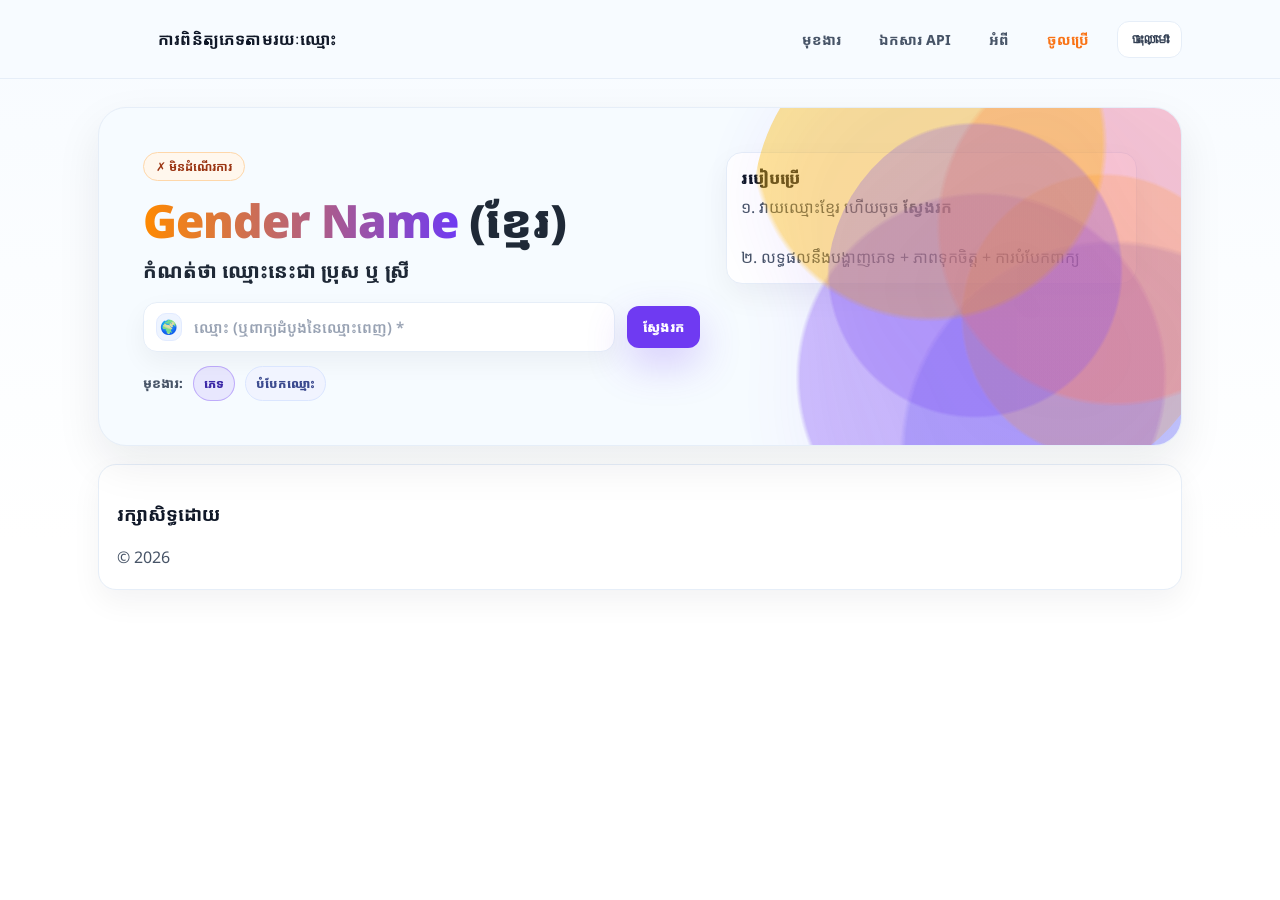
==== index.html @ c35eb84e "first commit" ====
<!doctype html>
<html lang="km">
<head>
  <meta charset="utf-8" />
  <meta name="viewport" content="width=device-width,initial-scale=1" />
  <link rel="icon" type="image/png" href="http://127.0.0.1:8000/static/favicon.ico" sizes="32x32">
  <title>ពិនិត្យភេទតាមឈ្មោះ</title>
  <link rel="preconnect" href="https://fonts.googleapis.com">
  <link rel="preconnect" href="https://fonts.gstatic.com" crossorigin>
  <link href="https://fonts.googleapis.com/css2?family=Noto+Sans+Khmer:wght@400;600;700;900&display=swap" rel="stylesheet">
  <link rel="stylesheet" href="style.css" />
  <style>
    /* API status badge */
    .api-badge {
      display: inline-flex;
      align-items: center;
      gap: 6px;
      font-size: 12px;
      font-weight: 700;
      padding: 5px 12px;
      border-radius: 999px;
      margin-bottom: 14px;
      border: 1px solid transparent;
    }
    .api-badge.online  { background: #ecfdf5; color: #065f46; border-color: #a7f3d0; }
    .api-badge.offline { background: #fff7ed; color: #9a3412; border-color: #fed7aa; }
  </style>
</head>

<body>
<header class="site-header">
  <div class="nav">
    <a class="brand" href="#">
     <span class="logo" aria-hidden="true"></span>
      <span class="brand-text">ការពិនិត្យភេទតាមរយៈឈ្មោះ</span>
    </a>
    <button class="menu-btn" id="menuBtn" type="button" aria-label="បើកម៉ឺនុយ" aria-expanded="false">
      <span></span><span></span><span></span>
    </button>

    <nav class="menu" id="menu">
      <a href="#features">មុខងារ</a>
      <a href="#docs">ឯកសារ API</a>
      <a href="#pricing">អំពី</a>
      <a class="menu-login" href="#login">ចូលប្រើ</a>
      <button class="menu-register" type="button" id="registerBtn">ចុះឈ្មោះ</button>
    </nav>
  </div>
</header>

<main class="wrap">
  <section class="hero">
    <div class="abstract" aria-hidden="true"></div>

    <div class="hero-grid">
      <div class="hero-left">

        <!-- API status -->
        <div id="apiStatus" class="api-badge">កំពុងពិនិត្យ API…</div>

        <h1>
          <span class="h1-accent">Gender Name</span>
          <span class="h1-rest"> (ខ្មែរ)</span>
        </h1>
        <p class="subtitle">កំណត់ថា ឈ្មោះនេះជា ប្រុស ឬ ស្រី</p>

        <div class="search-row" role="search">
          <div class="field">
            <div class="globe" aria-hidden="true">🌍</div>
            <input id="nameInput" type="text"
                   placeholder="ឈ្មោះ (ឬពាក្យដំបូងនៃឈ្មោះពេញ) *"
                   autocomplete="off" />
          </div>
          <button class="btn-primary" id="guessBtn" type="button">ស្វែងរក</button>
        </div>
        <div class="chips" aria-label="មុខងារពេញនិយម">
          <span class="label">មុខងារ:</span>
          <button class="chip active" data-mode="gender"    type="button">ភេទ</button>
          <button class="chip"        data-mode="split"     type="button">បំបែកឈ្មោះ</button>
        </div>

        <div class="result" id="resultBox" aria-live="polite">
          <div class="result-row">
            <div>
              <h3 id="resultTitle">លទ្ធផល</h3>
              <p id="resultDesc">…</p>
            </div>
            <div class="badge" id="resultBadge">ភាពទុកចិត្ត: --</div>
          </div>
        </div>
        <!-- <div class="stats" aria-label="ស្ថិតិ">
          <div class="stat">
            <div class="num">KCC</div>
            <div class="cap">Khmer Character Cluster</div>
          </div>
          <div class="stat">
            <div class="num">BiLSTM</div>
            <div class="cap">Deep Learning Model</div>
          </div>
          <div class="stat">
            <div class="num">FastText</div>
            <div class="cap">Embedding Layer</div>
          </div>
        </div> -->
      </div>

      <aside class="hero-right">
        <div class="hint">
          <div class="hint-title">របៀបប្រើ</div>
          <div class="hint-body">
            ១. វាយឈ្មោះខ្មែរ ហើយចុច <strong>ស្វែងរក</strong><br/><br/>
            ២. លទ្ធផលនឹងបង្ហាញភេទ + ភាពទុកចិត្ត + ការបំបែកពាក្យ
          </div>
        </div>
      </aside>
    </div>
  </section>

  <section class="section" id="features">
    <div class="section-card">
      <h3>រក្សាសិទ្ធដោយ</h3>
     <p>© <span id="year"></span></p>
    </div>
  </section>
</main>

<script src="app.js"></script>
<script>
  const year = new Date().getFullYear();
  document.getElementById("year").textContent = year;
</script>
</body>
</html>
---- style.css ----
:root{
  --bg: #f6fbff;
  --text: #101828;
  --muted: #475467;
  --border: #e6eef8;
  --brand: #6f3af2;
  --brand2: #ff8a00;
  --chip: #f1f4ff;
  --shadow: 0 18px 45px rgba(17, 24, 39, .08);
  --max: 1120px;
  --mono: ui-monospace, SFMono-Regular, Menlo, Monaco, Consolas, "Liberation Mono", "Courier New", monospace;
  --sans: ui-sans-serif, system-ui, -apple-system, Segoe UI, Roboto, Helvetica, Arial;
}

*{box-sizing:border-box}
html,body{height:100%}

body{
  margin:0;
  font-family: "Noto Sans Khmer", "Khmer OS Siemreap", "Khmer OS Battambang", system-ui, sans-serif;
  color: var(--text);
  background: linear-gradient(180deg, #f7fbff 0%, #ffffff 60%);
}

/* ===== Header / Nav ===== */
.site-header{
  position: sticky;
  top: 0;
  z-index: 10;
  background: rgba(247, 251, 255, .85);
  backdrop-filter: blur(10px);
  border-bottom: 1px solid var(--border);
}
.nav{
  max-width: var(--max);
  margin: 0 auto;
  padding: 14px 18px;
  display:flex;
  align-items:center;
  justify-content:space-between;
  gap:14px;
}
.brand{
  display:flex;
  align-items:center;
  gap:10px;
  text-decoration:none;
  color: var(--text);
  font-weight: 700;
}
.brand-text{letter-spacing:.2px}
.logo{  
    display: inline-block;
    width:50px;
    height:50px;
    background-image: url("http://127.0.0.1:8000/static/logo.png");
    background-size: contain;
    background-repeat: no-repeat;
    background-position: center;
    position:relative;
    overflow:hidden;
}

/* Desktop menu */
.menu{
  display:flex;
  align-items:center;
  gap:18px;
}
.menu a{
  text-decoration:none;
  color: var(--muted);
  font-weight: 750;
  font-size: 14px;
  padding:10px 10px;
  border-radius:12px;
}
.menu a:hover{background:#eef5ff;color:#1d2939}
.menu-login{color:#f97316 !important}
.menu-register{
  border: 1px solid var(--border);
  background:#fff;
  color:#344054;
  padding:10px 12px;
  border-radius:12px;
  font-weight:800;
  cursor:pointer;
}
.menu-register:hover{box-shadow:0 10px 24px rgba(16, 24, 40, .07)}

/* Mobile hamburger */
.menu-btn{
  display:none;
  width:44px;height:44px;
  border-radius:12px;
  border:1px solid var(--border);
  background:#fff;
  cursor:pointer;
  align-items:center;
  justify-content:center;
  gap:5px;
  padding:10px;
}
.menu-btn span{
  display:block;
  height:2px;
  width:100%;
  background:#344054;
  border-radius:2px;
}

/* ===== Layout ===== */
.wrap{
  max-width: var(--max);
  margin: 0 auto;
  padding: 28px 18px 60px;
}
.hero{
  position:relative;
  border-radius: 28px;
  padding: 44px;
  background: var(--bg);
  border: 1px solid var(--border);
  overflow:hidden;
  box-shadow: var(--shadow);
}
.hero-grid{
  display:grid;
  grid-template-columns: 1.15fr .85fr;
  gap: 26px;
  align-items: start;
}

/* Abstract background */
.abstract{
  position:absolute;
  right:-120px;
  top:-90px;
  width: 560px;
  height: 560px;
  opacity:.95;
  pointer-events:none;
  filter: drop-shadow(0 24px 40px rgba(111,58,242,.18));
}
.abstract::before, .abstract::after{
  content:"";
  position:absolute;
  inset:0;
  background:
    radial-gradient(circle at 30% 25%, rgba(255, 183, 3, .42) 0 30%, transparent 31%),
    radial-gradient(circle at 65% 35%, rgba(251, 113, 133, .38) 0 34%, transparent 35%),
    radial-gradient(circle at 45% 65%, rgba(139, 92, 246, .40) 0 38%, transparent 39%),
    radial-gradient(circle at 70% 75%, rgba(99, 102, 241, .34) 0 36%, transparent 37%);
  transform: rotate(8deg);
  border-radius: 36%;
}
.abstract::after{
  inset: 90px;
  background:
    radial-gradient(circle at 40% 40%, rgba(111, 58, 242, .28) 0 45%, transparent 46%),
    radial-gradient(circle at 70% 60%, rgba(255, 138, 0, .22) 0 40%, transparent 41%);
  transform: rotate(-14deg);
  border-radius: 45%;
  opacity: .9;
}

h1{
  margin:0 0 10px;
  font-size: clamp(30px, 4vw, 46px);
  line-height: 1.12;
  letter-spacing: -1px;
}
.h1-accent{
  background: linear-gradient(90deg, var(--brand2), var(--brand));
  -webkit-background-clip: text;
  background-clip:text;
  color: transparent;
  font-weight: 900;
}
.h1-rest{font-weight:900;color:#1f2937}
.subtitle{
  margin: 0 0 18px;
  font-size: clamp(16px, 2vw, 20px);
  color: #1f2937;
  font-weight: 750;
}

/* Search */
.search-row{
  display:flex;
  gap: 12px;
  align-items:center;
  margin: 16px 0 10px;
  max-width: 680px;
}
.field{
  flex: 1;
  display:flex;
  align-items:center;
  gap: 10px;
  background: white;
  border: 1px solid var(--border);
  border-radius: 14px;
  padding: 10px 12px;
  box-shadow: 0 10px 26px rgba(16, 24, 40, .05);
}
.globe{
  width: 28px;
  height: 28px;
  border-radius: 10px;
  display:grid;
  place-items:center;
  font-size: 14px;
  background: #eef4ff;
  border: 1px solid #e2ebff;
}
input{
  border:0;
  outline:none;
  font-size: 15px;
  width: 100%;
  background: transparent;
  color: var(--text);
  font-weight: 650;
}
input::placeholder{color:#98a2b3; font-weight:600}
.btn-primary{
  border: 0;
  background: var(--brand);
  color:white;
  padding:12px 16px;
  border-radius:12px;
  font-weight:900;
  cursor:pointer;
  box-shadow: 0 16px 40px rgba(111, 58, 242, .25);
  white-space:nowrap;
}
.btn-primary:hover{filter: brightness(1.03)}
.helper{
  font-size: 13px;
  color: var(--muted);
  margin-top: 4px;
  max-width: 700px;
}

/* Chips */
.chips{
  display:flex;
  gap: 10px;
  flex-wrap: wrap;
  margin-top: 14px;
  align-items:center;
 
}
.label{
  font-size: 13px;
  color: var(--muted);
  font-weight: 800;
}
.chip{
  border: 1px solid #dbe6ff;
  background: var(--chip);
  color: #3b4a8f;
  font-weight: 900;
   font-family: "Noto Sans Khmer", "Khmer OS Siemreap", "Khmer OS Battambang", system-ui, sans-serif;
  font-size: 12px;
  padding: 8px 10px;
  border-radius: 999px;
  cursor:pointer;
}
.chip:hover{filter: brightness(.98)}
.chip.active{
  border-color: rgba(111,58,242,.35);
  background: rgba(111,58,242,.1);
  color: #3d2aa8;
}

/* Result */
.result{
  margin-top: 16px;
  max-width: 680px;
  background: white;
  border: 1px solid var(--border);
  border-radius: 16px;
  padding: 14px;
  display:none;
  box-shadow: 0 18px 38px rgba(16, 24, 40, .06);
}
.result-row{
  display:flex;
  align-items:flex-start;
  justify-content:space-between;
  gap: 10px;
}
.badge{
  font-family: var(--mono);
  font-size: 12px;
  padding: 6px 10px;
  border-radius: 999px;
  border: 1px solid var(--border);
  background: #f8fafc;
  color: #344054;
  white-space:nowrap;
}
.result h3{margin:0 0 6px;font-size:16px}
.result p{margin:0;color:var(--muted);font-size:13px;line-height:1.4}

/* Stats */
.stats{
  display:flex;
  gap: 32px;
  margin-top: 22px;
  flex-wrap: wrap;
}
.stat{min-width: 140px}
.stat .num{font-size: 22px;font-weight: 950}
.stat .cap{font-size: 12px;color: var(--muted);font-weight: 800}

/* Side hint */
.hint{
  background:#fff;
  border:1px solid var(--border);
  border-radius: 16px;
  padding: 14px;
  box-shadow: 0 12px 30px rgba(16, 24, 40, .05);
}
.hint-title{font-weight:950;margin-bottom:6px}
.hint-body{color:var(--muted);line-height:1.55}

/* Sections */
.section{margin-top: 18px}
.section-card{
  border:1px solid var(--border);
  border-radius: 18px;
  padding: 18px;
  background:#fff;
  box-shadow: 0 12px 30px rgba(16, 24, 40, .05);
}
.section-card h2{margin:0 0 8px}
.section-card p{margin:0;color:var(--muted);line-height:1.6}

/* ===== Responsive Breakpoints ===== */

/* Tablet */
@media (max-width: 920px){
  .hero{padding: 28px}
  .hero-grid{grid-template-columns: 1fr; gap: 18px}
  .hero-right{order: -1}
}

/* Mobile */
@media (max-width: 640px){
  .menu-btn{display:flex}
  .menu{
    display:none;
    position:absolute;
    right:18px;
    top:64px;
    width: min(320px, calc(100vw - 36px));
    flex-direction: column;
    align-items: stretch;
    gap: 8px;
    background:#fff;
    border:1px solid var(--border);
    border-radius: 16px;
    padding: 12px;
    box-shadow: 0 18px 45px rgba(16, 24, 40, .12);
  }
  .menu.open{display:flex}
  .menu a{padding:12px;border-radius:12px;background:#f8fafc}
  .menu-register{width:100%}
  .search-row{flex-direction: column; align-items: stretch}
  .btn-primary{width:100%}
  .abstract{right:-220px; top:-140px; transform: scale(.85)}
  .nav{position:relative}
}
#nameInput{
  font-family: "Noto Sans Khmer", "Khmer OS Siemreap", "Khmer OS Battambang", system-ui, sans-serif;
}
#guessBtn{
  font-family: "Noto Sans Khmer", "Khmer OS Siemreap", "Khmer OS Battambang", system-ui, sans-serif;
}
.resultBadge {
  font-family: "Noto Sans Khmer", "Khmer OS Siemreap", "Khmer OS Battambang", system-ui, sans-serif;
}
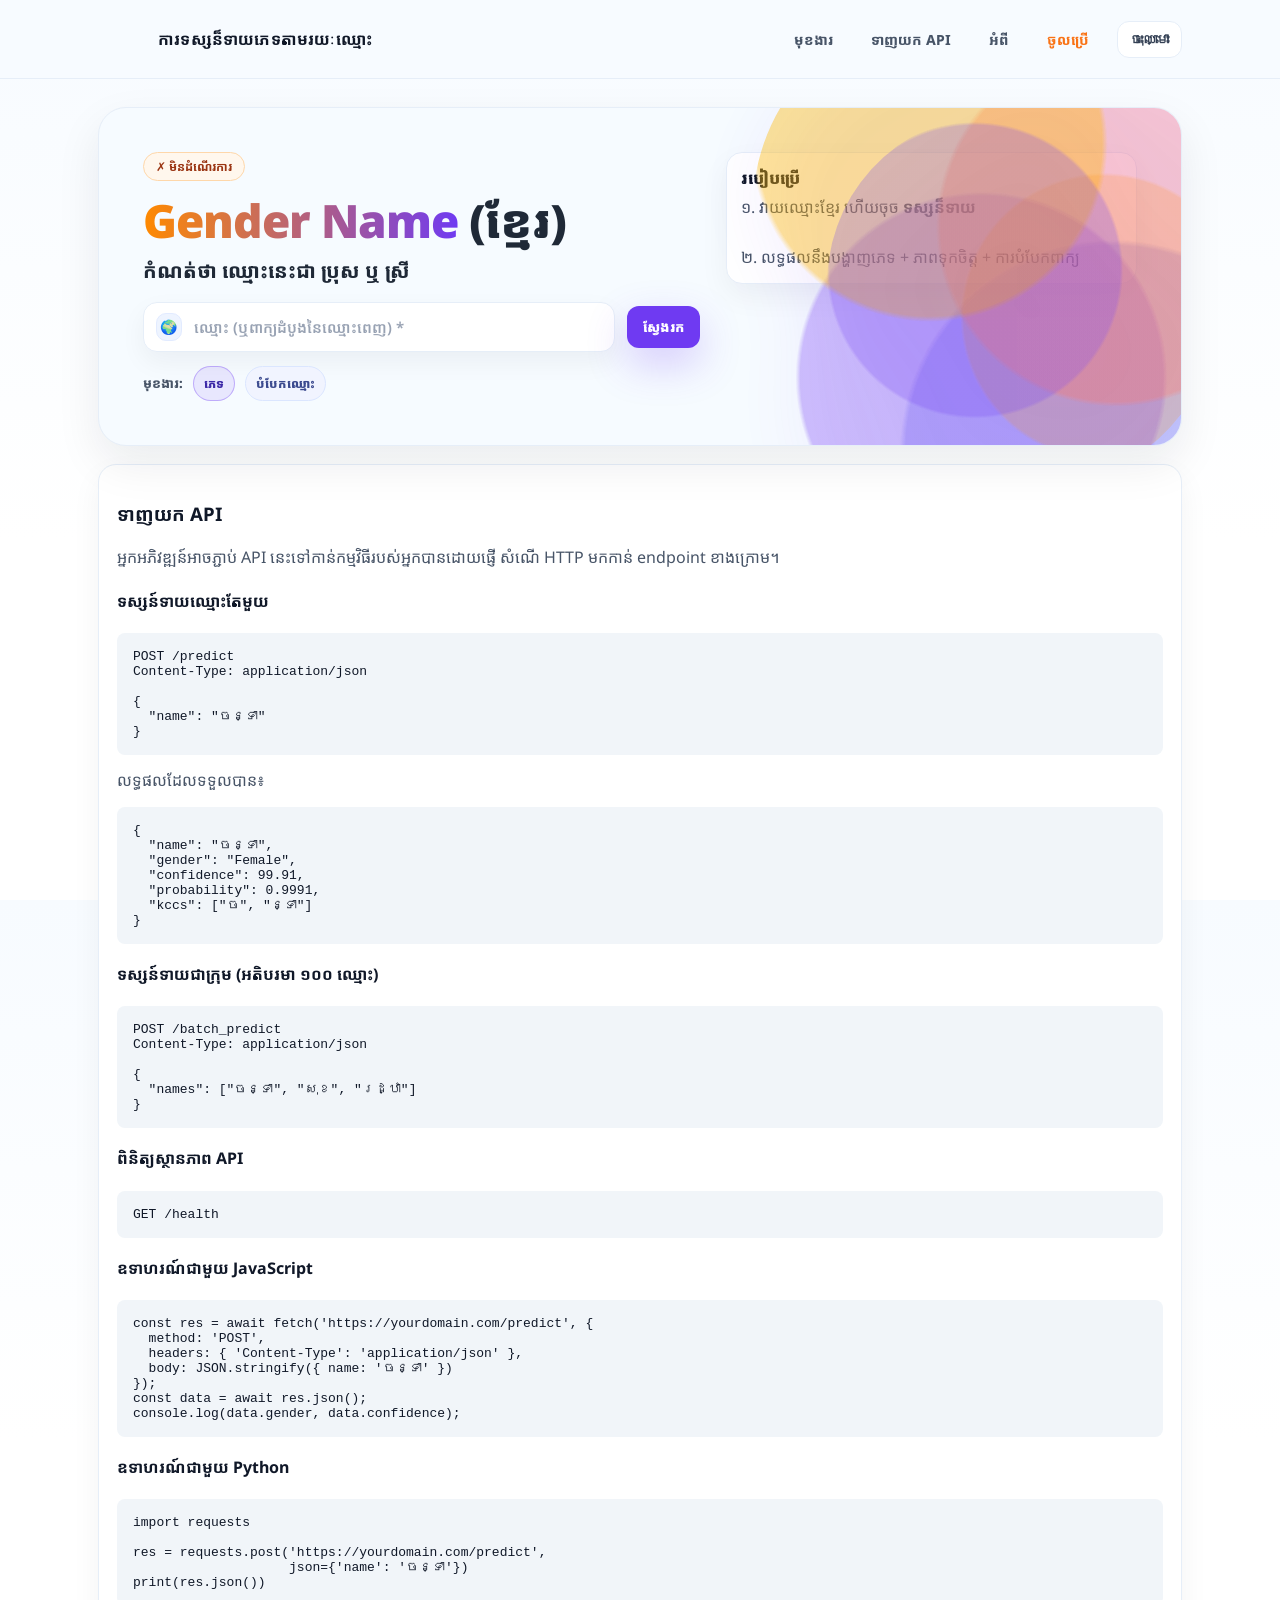
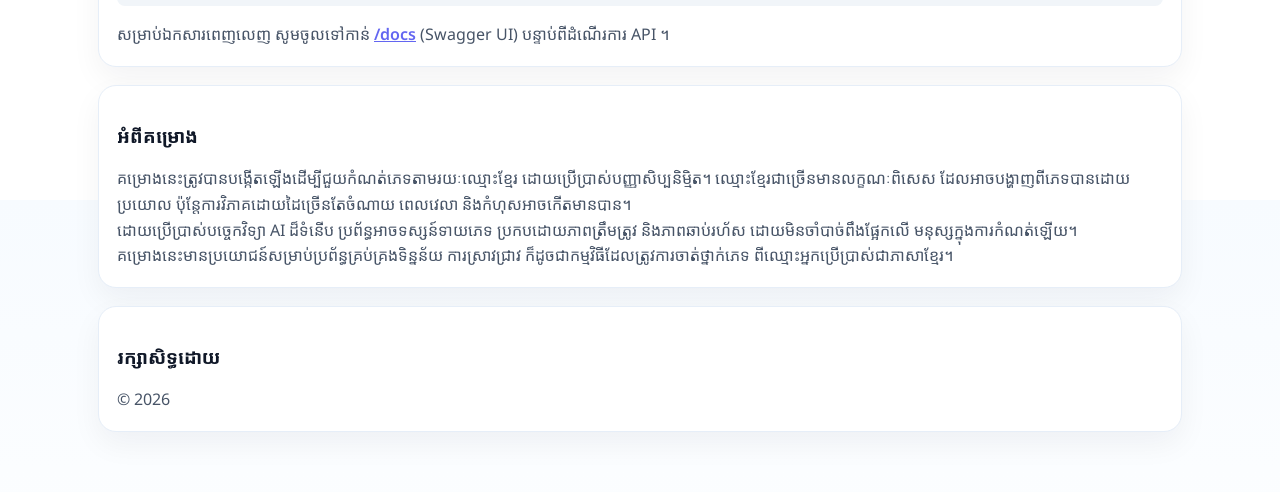
==== commit 765a3393: "add frontend and api docs" ====
--- a/index.html
+++ b/index.html
@@ -4,7 +4,7 @@
   <meta charset="utf-8" />
   <meta name="viewport" content="width=device-width,initial-scale=1" />
   <link rel="icon" type="image/png" href="http://127.0.0.1:8000/static/favicon.ico" sizes="32x32">
-  <title>ពិនិត្យភេទតាមឈ្មោះ</title>
+  <title>ទាយភេទ</title>
   <link rel="preconnect" href="https://fonts.googleapis.com">
   <link rel="preconnect" href="https://fonts.gstatic.com" crossorigin>
   <link href="https://fonts.googleapis.com/css2?family=Noto+Sans+Khmer:wght@400;600;700;900&display=swap" rel="stylesheet">
@@ -32,7 +32,7 @@
   <div class="nav">
     <a class="brand" href="#">
      <span class="logo" aria-hidden="true"></span>
-      <span class="brand-text">ការពិនិត្យភេទតាមរយៈឈ្មោះ</span>
+      <span class="brand-text">ការទស្សន៏ទាយភេទតាមរយៈឈ្មោះ</span>
     </a>
     <button class="menu-btn" id="menuBtn" type="button" aria-label="បើកម៉ឺនុយ" aria-expanded="false">
       <span></span><span></span><span></span>
@@ -40,7 +40,7 @@
 
     <nav class="menu" id="menu">
       <a href="#features">មុខងារ</a>
-      <a href="#docs">ឯកសារ API</a>
+      <a href="#docs">ទាញយក API</a>
       <a href="#pricing">អំពី</a>
       <a class="menu-login" href="#login">ចូលប្រើ</a>
       <button class="menu-register" type="button" id="registerBtn">ចុះឈ្មោះ</button>
@@ -108,11 +108,92 @@
         <div class="hint">
           <div class="hint-title">របៀបប្រើ</div>
           <div class="hint-body">
-            ១. វាយឈ្មោះខ្មែរ ហើយចុច <strong>ស្វែងរក</strong><br/><br/>
+            ១. វាយឈ្មោះខ្មែរ ហើយចុច <strong>ទស្សន៏ទាយ</strong><br/><br/>
             ២. លទ្ធផលនឹងបង្ហាញភេទ + ភាពទុកចិត្ត + ការបំបែកពាក្យ
           </div>
         </div>
       </aside>
+    </div>
+  </section>
+
+  <section class="section" id="docs">
+    <div class="section-card">
+      <h3>ទាញយក API</h3>
+      <p>
+        អ្នកអភិវឌ្ឍន៍អាចភ្ជាប់ API នេះទៅកាន់កម្មវិធីរបស់អ្នកបានដោយផ្ញើ
+        សំណើ HTTP មកកាន់ endpoint ខាងក្រោម។
+      </p>
+
+      <h4 style="margin-top:1.2rem">ទស្សន៍ទាយឈ្មោះតែមួយ</h4>
+      <pre style="background:#f1f5f9;padding:1rem;border-radius:8px;overflow-x:auto;font-size:13px"><code>POST /predict
+Content-Type: application/json
+
+{
+  "name": "ចន្ទា"
+}</code></pre>
+      <p>លទ្ធផលដែលទទួលបាន៖</p>
+      <pre style="background:#f1f5f9;padding:1rem;border-radius:8px;overflow-x:auto;font-size:13px"><code>{
+  "name": "ចន្ទា",
+  "gender": "Female",
+  "confidence": 99.91,
+  "probability": 0.9991,
+  "kccs": ["ច", "ន្ទា"]
+}</code></pre>
+
+      <h4 style="margin-top:1.2rem">ទស្សន៍ទាយជាក្រុម (អតិបរមា ១០០ ឈ្មោះ)</h4>
+      <pre style="background:#f1f5f9;padding:1rem;border-radius:8px;overflow-x:auto;font-size:13px"><code>POST /batch_predict
+Content-Type: application/json
+
+{
+  "names": ["ចន្ទា", "សុខ", "រដ្ឋា"]
+}</code></pre>
+
+      <h4 style="margin-top:1.2rem">ពិនិត្យស្ថានភាព API</h4>
+      <pre style="background:#f1f5f9;padding:1rem;border-radius:8px;overflow-x:auto;font-size:13px"><code>GET /health</code></pre>
+
+      <h4 style="margin-top:1.2rem">ឧទាហរណ៍ជាមួយ JavaScript</h4>
+      <pre style="background:#f1f5f9;padding:1rem;border-radius:8px;overflow-x:auto;font-size:13px"><code>const res = await fetch('https://yourdomain.com/predict', {
+  method: 'POST',
+  headers: { 'Content-Type': 'application/json' },
+  body: JSON.stringify({ name: 'ចន្ទា' })
+});
+const data = await res.json();
+console.log(data.gender, data.confidence);</code></pre>
+
+      <h4 style="margin-top:1.2rem">ឧទាហរណ៍ជាមួយ Python</h4>
+      <pre style="background:#f1f5f9;padding:1rem;border-radius:8px;overflow-x:auto;font-size:13px"><code>import requests
+
+res = requests.post('https://yourdomain.com/predict',
+                    json={'name': 'ចន្ទា'})
+print(res.json())</code></pre>
+
+      <p style="margin-top:1rem">
+        សម្រាប់ឯកសារពេញលេញ សូមចូលទៅកាន់
+        <a href="/docs" style="color:#6366f1;font-weight:600">/docs</a>
+        (Swagger UI) បន្ទាប់ពីដំណើរការ API ។
+      </p>
+    </div>
+  </section>
+
+  <section class="section" id="pricing">
+    <div class="section-card">
+      <h3>អំពីគម្រោង</h3>
+      <p>
+        គម្រោងនេះត្រូវបានបង្កើតឡើងដើម្បីជួយកំណត់ភេទតាមរយៈឈ្មោះខ្មែរ
+        ដោយប្រើប្រាស់បញ្ញាសិប្បនិម្មិត។ ឈ្មោះខ្មែរជាច្រើនមានលក្ខណៈពិសេស
+        ដែលអាចបង្ហាញពីភេទបានដោយប្រយោល ប៉ុន្តែការវិភាគដោយដៃច្រើនតែចំណាយ
+        ពេលវេលា និងកំហុសអាចកើតមានបាន។
+      </p>
+      <p>
+        ដោយប្រើប្រាស់បច្ចេកវិទ្យា AI ដ៏ទំនើប ប្រព័ន្ធអាចទស្សន៍ទាយភេទ
+        ប្រកបដោយភាពត្រឹមត្រូវ និងភាពឆាប់រហ័ស ដោយមិនចាំបាច់ពឹងផ្អែកលើ
+        មនុស្សក្នុងការកំណត់ឡើយ។
+      </p>
+      <p>
+        គម្រោងនេះមានប្រយោជន៍សម្រាប់ប្រព័ន្ធគ្រប់គ្រងទិន្នន័យ
+        ការស្រាវជ្រាវ ក៏ដូចជាកម្មវិធីដែលត្រូវការចាត់ថ្នាក់ភេទ
+        ពីឈ្មោះអ្នកប្រើប្រាស់ជាភាសាខ្មែរ។
+      </p>
     </div>
   </section>
 
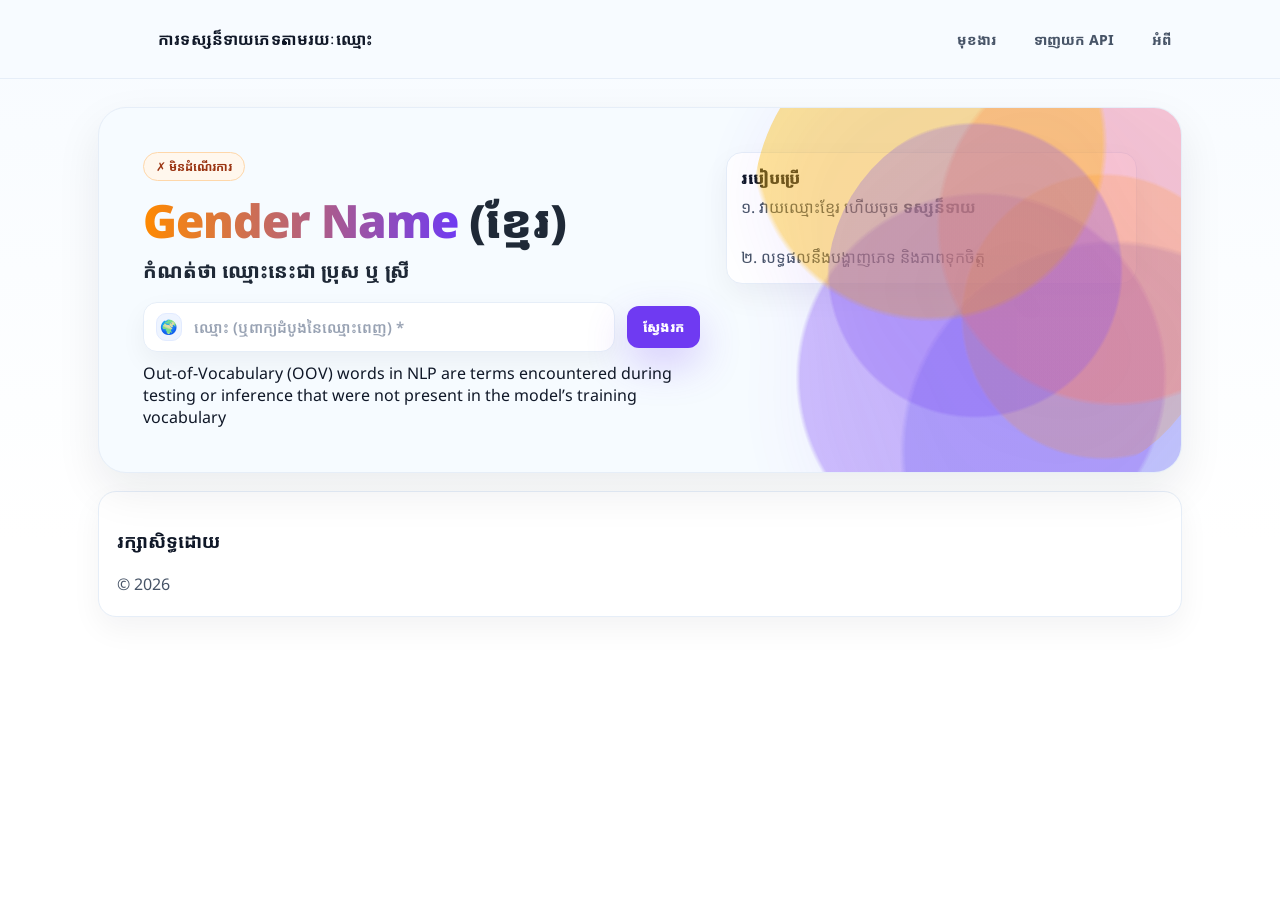
==== commit 0461cee5: "update_frontend" ====
--- a/index.html
+++ b/index.html
@@ -39,11 +39,9 @@
     </button>
 
     <nav class="menu" id="menu">
-      <a href="#features">មុខងារ</a>
-      <a href="#docs">ទាញយក API</a>
-      <a href="#pricing">អំពី</a>
-      <a class="menu-login" href="#login">ចូលប្រើ</a>
-      <button class="menu-register" type="button" id="registerBtn">ចុះឈ្មោះ</button>
+      <a href="features.html">មុខងារ</a>
+      <a href="api.html">ទាញយក API</a>
+      <a href="about.html">អំពី</a>
     </nav>
   </div>
 </header>
@@ -73,11 +71,6 @@
           </div>
           <button class="btn-primary" id="guessBtn" type="button">ស្វែងរក</button>
         </div>
-        <div class="chips" aria-label="មុខងារពេញនិយម">
-          <span class="label">មុខងារ:</span>
-          <button class="chip active" data-mode="gender"    type="button">ភេទ</button>
-          <button class="chip"        data-mode="split"     type="button">បំបែកឈ្មោះ</button>
-        </div>
 
         <div class="result" id="resultBox" aria-live="polite">
           <div class="result-row">
@@ -88,20 +81,7 @@
             <div class="badge" id="resultBadge">ភាពទុកចិត្ត: --</div>
           </div>
         </div>
-        <!-- <div class="stats" aria-label="ស្ថិតិ">
-          <div class="stat">
-            <div class="num">KCC</div>
-            <div class="cap">Khmer Character Cluster</div>
-          </div>
-          <div class="stat">
-            <div class="num">BiLSTM</div>
-            <div class="cap">Deep Learning Model</div>
-          </div>
-          <div class="stat">
-            <div class="num">FastText</div>
-            <div class="cap">Embedding Layer</div>
-          </div>
-        </div> -->
+        Out-of-Vocabulary (OOV) words in NLP are terms encountered during testing or inference that were not present in the model’s training vocabulary
       </div>
 
       <aside class="hero-right">
@@ -109,98 +89,17 @@
           <div class="hint-title">របៀបប្រើ</div>
           <div class="hint-body">
             ១. វាយឈ្មោះខ្មែរ ហើយចុច <strong>ទស្សន៏ទាយ</strong><br/><br/>
-            ២. លទ្ធផលនឹងបង្ហាញភេទ + ភាពទុកចិត្ត + ការបំបែកពាក្យ
+            ២. លទ្ធផលនឹងបង្ហាញភេទ និងភាពទុកចិត្ត
           </div>
         </div>
       </aside>
     </div>
   </section>
 
-  <section class="section" id="docs">
-    <div class="section-card">
-      <h3>ទាញយក API</h3>
-      <p>
-        អ្នកអភិវឌ្ឍន៍អាចភ្ជាប់ API នេះទៅកាន់កម្មវិធីរបស់អ្នកបានដោយផ្ញើ
-        សំណើ HTTP មកកាន់ endpoint ខាងក្រោម។
-      </p>
-
-      <h4 style="margin-top:1.2rem">ទស្សន៍ទាយឈ្មោះតែមួយ</h4>
-      <pre style="background:#f1f5f9;padding:1rem;border-radius:8px;overflow-x:auto;font-size:13px"><code>POST /predict
-Content-Type: application/json
-
-{
-  "name": "ចន្ទា"
-}</code></pre>
-      <p>លទ្ធផលដែលទទួលបាន៖</p>
-      <pre style="background:#f1f5f9;padding:1rem;border-radius:8px;overflow-x:auto;font-size:13px"><code>{
-  "name": "ចន្ទា",
-  "gender": "Female",
-  "confidence": 99.91,
-  "probability": 0.9991,
-  "kccs": ["ច", "ន្ទា"]
-}</code></pre>
-
-      <h4 style="margin-top:1.2rem">ទស្សន៍ទាយជាក្រុម (អតិបរមា ១០០ ឈ្មោះ)</h4>
-      <pre style="background:#f1f5f9;padding:1rem;border-radius:8px;overflow-x:auto;font-size:13px"><code>POST /batch_predict
-Content-Type: application/json
-
-{
-  "names": ["ចន្ទា", "សុខ", "រដ្ឋា"]
-}</code></pre>
-
-      <h4 style="margin-top:1.2rem">ពិនិត្យស្ថានភាព API</h4>
-      <pre style="background:#f1f5f9;padding:1rem;border-radius:8px;overflow-x:auto;font-size:13px"><code>GET /health</code></pre>
-
-      <h4 style="margin-top:1.2rem">ឧទាហរណ៍ជាមួយ JavaScript</h4>
-      <pre style="background:#f1f5f9;padding:1rem;border-radius:8px;overflow-x:auto;font-size:13px"><code>const res = await fetch('https://yourdomain.com/predict', {
-  method: 'POST',
-  headers: { 'Content-Type': 'application/json' },
-  body: JSON.stringify({ name: 'ចន្ទា' })
-});
-const data = await res.json();
-console.log(data.gender, data.confidence);</code></pre>
-
-      <h4 style="margin-top:1.2rem">ឧទាហរណ៍ជាមួយ Python</h4>
-      <pre style="background:#f1f5f9;padding:1rem;border-radius:8px;overflow-x:auto;font-size:13px"><code>import requests
-
-res = requests.post('https://yourdomain.com/predict',
-                    json={'name': 'ចន្ទា'})
-print(res.json())</code></pre>
-
-      <p style="margin-top:1rem">
-        សម្រាប់ឯកសារពេញលេញ សូមចូលទៅកាន់
-        <a href="/docs" style="color:#6366f1;font-weight:600">/docs</a>
-        (Swagger UI) បន្ទាប់ពីដំណើរការ API ។
-      </p>
-    </div>
-  </section>
-
-  <section class="section" id="pricing">
-    <div class="section-card">
-      <h3>អំពីគម្រោង</h3>
-      <p>
-        គម្រោងនេះត្រូវបានបង្កើតឡើងដើម្បីជួយកំណត់ភេទតាមរយៈឈ្មោះខ្មែរ
-        ដោយប្រើប្រាស់បញ្ញាសិប្បនិម្មិត។ ឈ្មោះខ្មែរជាច្រើនមានលក្ខណៈពិសេស
-        ដែលអាចបង្ហាញពីភេទបានដោយប្រយោល ប៉ុន្តែការវិភាគដោយដៃច្រើនតែចំណាយ
-        ពេលវេលា និងកំហុសអាចកើតមានបាន។
-      </p>
-      <p>
-        ដោយប្រើប្រាស់បច្ចេកវិទ្យា AI ដ៏ទំនើប ប្រព័ន្ធអាចទស្សន៍ទាយភេទ
-        ប្រកបដោយភាពត្រឹមត្រូវ និងភាពឆាប់រហ័ស ដោយមិនចាំបាច់ពឹងផ្អែកលើ
-        មនុស្សក្នុងការកំណត់ឡើយ។
-      </p>
-      <p>
-        គម្រោងនេះមានប្រយោជន៍សម្រាប់ប្រព័ន្ធគ្រប់គ្រងទិន្នន័យ
-        ការស្រាវជ្រាវ ក៏ដូចជាកម្មវិធីដែលត្រូវការចាត់ថ្នាក់ភេទ
-        ពីឈ្មោះអ្នកប្រើប្រាស់ជាភាសាខ្មែរ។
-      </p>
-    </div>
-  </section>
-
   <section class="section" id="features">
     <div class="section-card">
       <h3>រក្សាសិទ្ធដោយ</h3>
-     <p>© <span id="year"></span></p>
+      <p>© <span id="year"></span></p>
     </div>
   </section>
 </main>
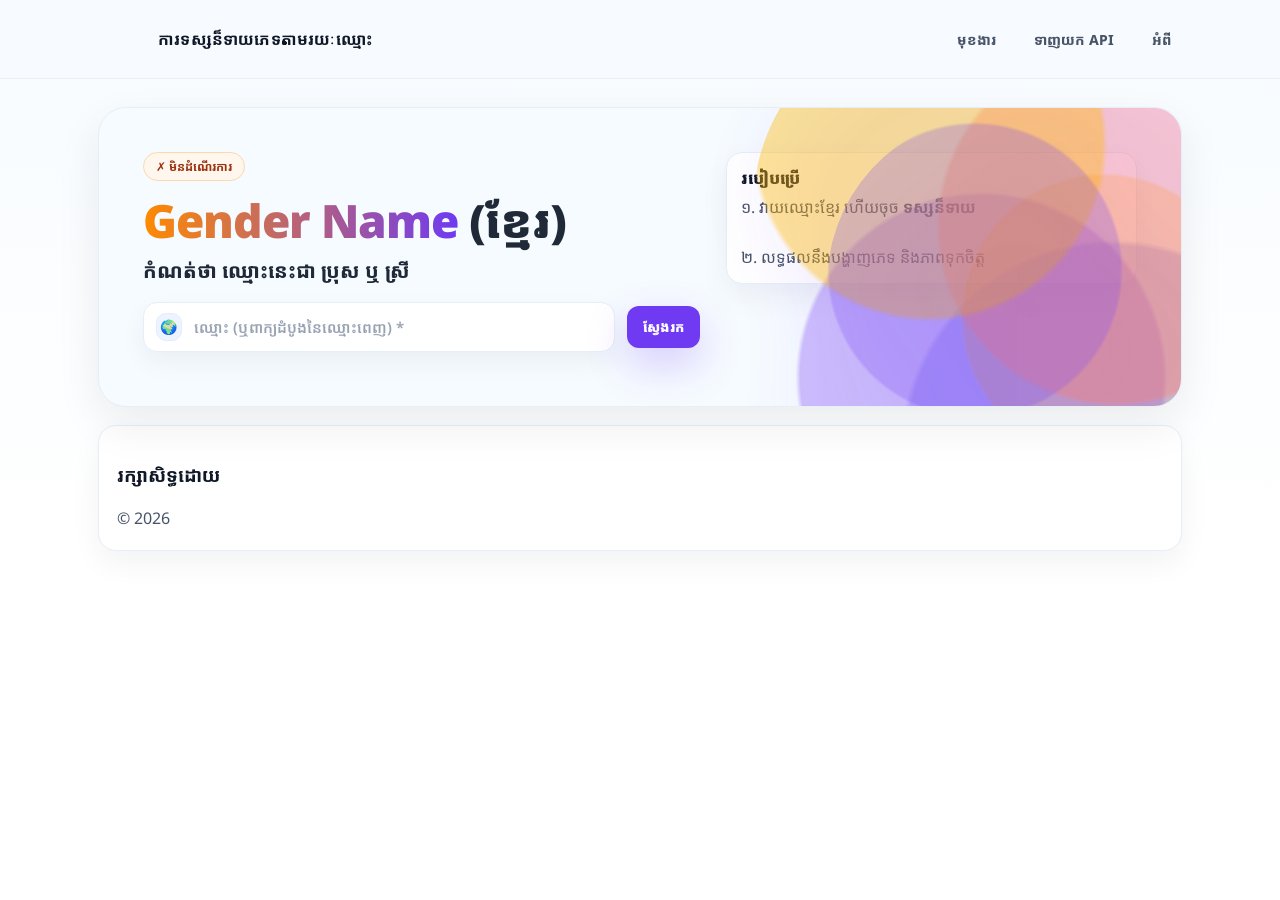
==== commit 992553f0: "update" ====
--- a/index.html
+++ b/index.html
@@ -81,7 +81,7 @@
             <div class="badge" id="resultBadge">ភាពទុកចិត្ត: --</div>
           </div>
         </div>
-        Out-of-Vocabulary (OOV) words in NLP are terms encountered during testing or inference that were not present in the model’s training vocabulary
+       
       </div>
 
       <aside class="hero-right">
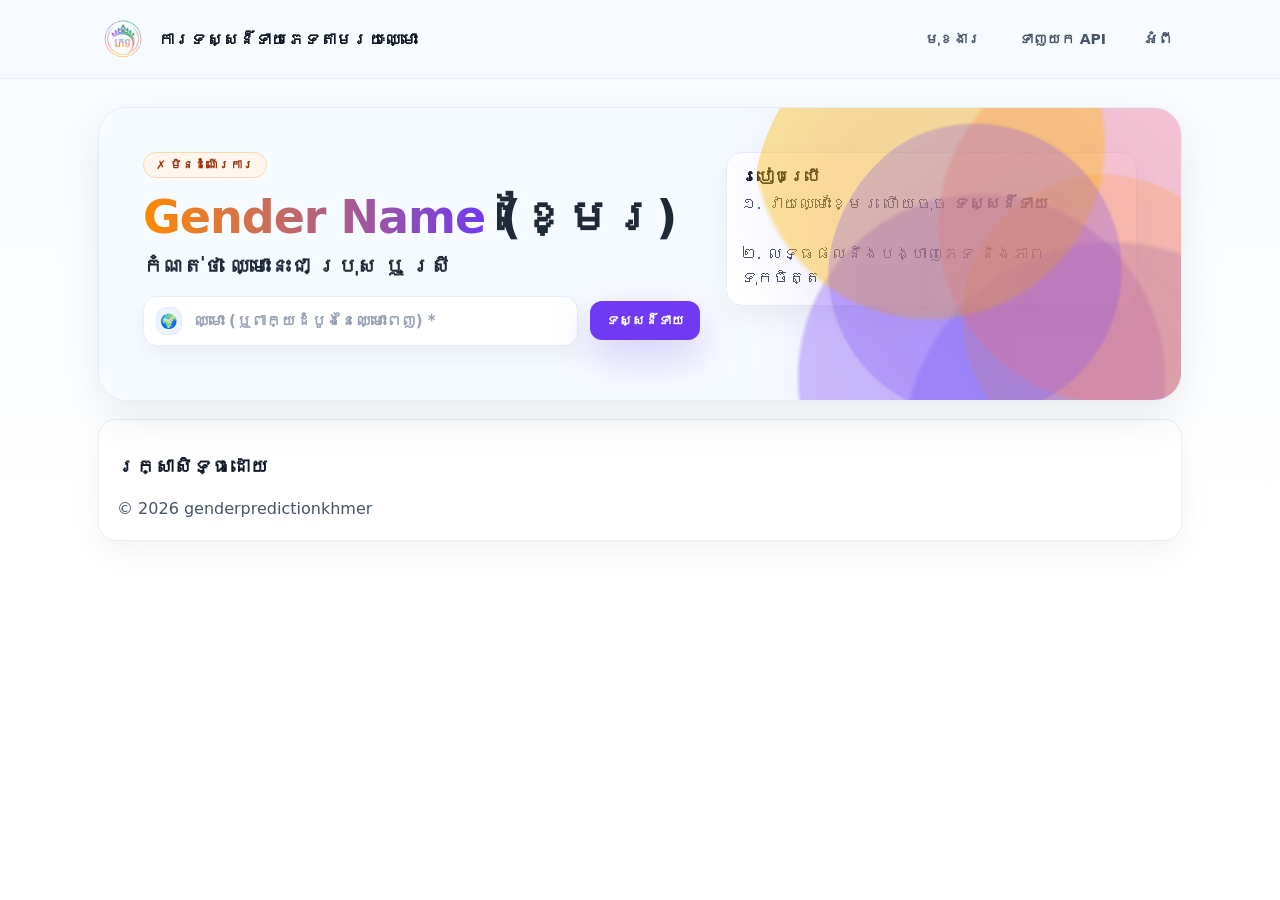
==== commit 9b89b503: "update_ui" ====
--- a/index.html
+++ b/index.html
@@ -3,12 +3,13 @@
 <head>
   <meta charset="utf-8" />
   <meta name="viewport" content="width=device-width,initial-scale=1" />
-  <link rel="icon" type="image/png" href="http://127.0.0.1:8000/static/favicon.ico" sizes="32x32">
+  <meta http-equiv="Content-Security-Policy" content="default-src 'self'; script-src 'self' 'unsafe-inline' https://static.cloudflareinsights.com; style-src 'self' 'unsafe-inline' https://fonts.googleapis.com; font-src https://fonts.gstatic.com; connect-src 'self' http://localhost:8000 http://127.0.0.1:8000 https://www.genderpredictionkhmer.site https://cloudflareinsights.com; img-src 'self' data:;" />
+  <link rel="icon" type="image/png" href="/static/favicon.ico" sizes="32x32">
   <title>ទាយភេទ</title>
   <link rel="preconnect" href="https://fonts.googleapis.com">
   <link rel="preconnect" href="https://fonts.gstatic.com" crossorigin>
   <link href="https://fonts.googleapis.com/css2?family=Noto+Sans+Khmer:wght@400;600;700;900&display=swap" rel="stylesheet">
-  <link rel="stylesheet" href="style.css" />
+  <link rel="stylesheet" href="/static/style.css" />
   <style>
     /* API status badge */
     .api-badge {
@@ -30,7 +31,7 @@
 <body>
 <header class="site-header">
   <div class="nav">
-    <a class="brand" href="#">
+    <a class="brand" href="/">
      <span class="logo" aria-hidden="true"></span>
       <span class="brand-text">ការទស្សន៏ទាយភេទតាមរយៈឈ្មោះ</span>
     </a>
@@ -69,7 +70,7 @@
                    placeholder="ឈ្មោះ (ឬពាក្យដំបូងនៃឈ្មោះពេញ) *"
                    autocomplete="off" />
           </div>
-          <button class="btn-primary" id="guessBtn" type="button">ស្វែងរក</button>
+          <button class="btn-primary" id="guessBtn" type="button">ទស្សន៏ទាយ</button>
         </div>
 
         <div class="result" id="resultBox" aria-live="polite">
@@ -99,7 +100,7 @@
   <section class="section" id="features">
     <div class="section-card">
       <h3>រក្សាសិទ្ធដោយ</h3>
-      <p>© <span id="year"></span></p>
+        <p>© <span id="year"></span> genderpredictionkhmer</p>
     </div>
   </section>
 </main>
--- a/static/style.css
+++ b/static/style.css
@@ -0,0 +1,385 @@
+:root{
+  --bg: #f6fbff;
+  --text: #101828;
+  --muted: #475467;
+  --border: #e6eef8;
+  --brand: #6f3af2;
+  --brand2: #ff8a00;
+  --chip: #f1f4ff;
+  --shadow: 0 18px 45px rgba(17, 24, 39, .08);
+  --max: 1120px;
+  --mono: ui-monospace, SFMono-Regular, Menlo, Monaco, Consolas, "Liberation Mono", "Courier New", monospace;
+  --sans: ui-sans-serif, system-ui, -apple-system, Segoe UI, Roboto, Helvetica, Arial;
+}
+
+*{box-sizing:border-box}
+html,body{height:100%}
+
+body{
+  margin:0;
+  font-family: "Noto Sans Khmer", "Khmer OS Siemreap", "Khmer OS Battambang", system-ui, sans-serif;
+  color: var(--text);
+  background: linear-gradient(180deg, #f7fbff 0%, #ffffff 60%);
+}
+
+/* ===== Header / Nav ===== */
+.site-header{
+  position: sticky;
+  top: 0;
+  z-index: 10;
+  background: rgba(247, 251, 255, .85);
+  backdrop-filter: blur(10px);
+  border-bottom: 1px solid var(--border);
+}
+.nav{
+  max-width: var(--max);
+  margin: 0 auto;
+  padding: 14px 18px;
+  display:flex;
+  align-items:center;
+  justify-content:space-between;
+  gap:14px;
+}
+.brand{
+  display:flex;
+  align-items:center;
+  gap:10px;
+  text-decoration:none;
+  color: var(--text);
+  font-weight: 700;
+}
+.brand-text{letter-spacing:.2px}
+.logo{  
+    display: inline-block;
+    width:50px;
+    height:50px;
+    background-image: url("/static/logo.png");
+    background-size: contain;
+    background-repeat: no-repeat;
+    background-position: center;
+    position:relative;
+    overflow:hidden;
+}
+
+/* Desktop menu */
+.menu{
+  display:flex;
+  align-items:center;
+  gap:18px;
+}
+.menu a{
+  text-decoration:none;
+  color: var(--muted);
+  font-weight: 750;
+  font-size: 14px;
+  padding:10px 10px;
+  border-radius:12px;
+}
+.menu a:hover{background:#eef5ff;color:#1d2939}
+.menu-login{color:#f97316 !important}
+.menu-register{
+  border: 1px solid var(--border);
+  background:#fff;
+  color:#344054;
+  padding:10px 12px;
+  border-radius:12px;
+  font-weight:800;
+  cursor:pointer;
+}
+.menu-register:hover{box-shadow:0 10px 24px rgba(16, 24, 40, .07)}
+
+/* Mobile hamburger */
+.menu-btn{
+  display:none;
+  width:44px;height:44px;
+  border-radius:12px;
+  border:1px solid var(--border);
+  background:#fff;
+  cursor:pointer;
+  align-items:center;
+  justify-content:center;
+  gap:5px;
+  padding:10px;
+}
+.menu-btn span{
+  display:block;
+  height:2px;
+  width:100%;
+  background:#344054;
+  border-radius:2px;
+}
+
+/* ===== Layout ===== */
+.wrap{
+  max-width: var(--max);
+  margin: 0 auto;
+  padding: 28px 18px 60px;
+}
+.hero{
+  position:relative;
+  border-radius: 28px;
+  padding: 44px;
+  background: var(--bg);
+  border: 1px solid var(--border);
+  overflow:hidden;
+  box-shadow: var(--shadow);
+}
+.hero-grid{
+  display:grid;
+  grid-template-columns: 1.15fr .85fr;
+  gap: 26px;
+  align-items: start;
+}
+
+/* Abstract background */
+.abstract{
+  position:absolute;
+  right:-120px;
+  top:-90px;
+  width: 560px;
+  height: 560px;
+  opacity:.95;
+  pointer-events:none;
+  filter: drop-shadow(0 24px 40px rgba(111,58,242,.18));
+}
+.abstract::before, .abstract::after{
+  content:"";
+  position:absolute;
+  inset:0;
+  background:
+    radial-gradient(circle at 30% 25%, rgba(255, 183, 3, .42) 0 30%, transparent 31%),
+    radial-gradient(circle at 65% 35%, rgba(251, 113, 133, .38) 0 34%, transparent 35%),
+    radial-gradient(circle at 45% 65%, rgba(139, 92, 246, .40) 0 38%, transparent 39%),
+    radial-gradient(circle at 70% 75%, rgba(99, 102, 241, .34) 0 36%, transparent 37%);
+  transform: rotate(8deg);
+  border-radius: 36%;
+}
+.abstract::after{
+  inset: 90px;
+  background:
+    radial-gradient(circle at 40% 40%, rgba(111, 58, 242, .28) 0 45%, transparent 46%),
+    radial-gradient(circle at 70% 60%, rgba(255, 138, 0, .22) 0 40%, transparent 41%);
+  transform: rotate(-14deg);
+  border-radius: 45%;
+  opacity: .9;
+}
+
+h1{
+  margin:0 0 10px;
+  font-size: clamp(30px, 4vw, 46px);
+  line-height: 1.12;
+  letter-spacing: -1px;
+}
+.h1-accent{
+  background: linear-gradient(90deg, var(--brand2), var(--brand));
+  -webkit-background-clip: text;
+  background-clip:text;
+  color: transparent;
+  font-weight: 900;
+}
+.h1-rest{font-weight:900;color:#1f2937}
+.subtitle{
+  margin: 0 0 18px;
+  font-size: clamp(16px, 2vw, 20px);
+  color: #1f2937;
+  font-weight: 750;
+}
+
+/* Search */
+.search-row{
+  display:flex;
+  gap: 12px;
+  align-items:center;
+  margin: 16px 0 10px;
+  max-width: 680px;
+}
+.field{
+  flex: 1;
+  display:flex;
+  align-items:center;
+  gap: 10px;
+  background: white;
+  border: 1px solid var(--border);
+  border-radius: 14px;
+  padding: 10px 12px;
+  box-shadow: 0 10px 26px rgba(16, 24, 40, .05);
+}
+.globe{
+  width: 28px;
+  height: 28px;
+  border-radius: 10px;
+  display:grid;
+  place-items:center;
+  font-size: 14px;
+  background: #eef4ff;
+  border: 1px solid #e2ebff;
+}
+input{
+  border:0;
+  outline:none;
+  font-size: 15px;
+  width: 100%;
+  background: transparent;
+  color: var(--text);
+  font-weight: 650;
+}
+input::placeholder{color:#98a2b3; font-weight:600}
+.btn-primary{
+  border: 0;
+  background: var(--brand);
+  color:white;
+  padding:12px 16px;
+  border-radius:12px;
+  font-weight:900;
+  cursor:pointer;
+  box-shadow: 0 16px 40px rgba(111, 58, 242, .25);
+  white-space:nowrap;
+}
+.btn-primary:hover{filter: brightness(1.03)}
+.helper{
+  font-size: 13px;
+  color: var(--muted);
+  margin-top: 4px;
+  max-width: 700px;
+}
+
+/* Chips */
+.chips{
+  display:flex;
+  gap: 10px;
+  flex-wrap: wrap;
+  margin-top: 14px;
+  align-items:center;
+ 
+}
+.label{
+  font-size: 13px;
+  color: var(--muted);
+  font-weight: 800;
+}
+.chip{
+  border: 1px solid #dbe6ff;
+  background: var(--chip);
+  color: #3b4a8f;
+  font-weight: 900;
+   font-family: "Noto Sans Khmer", "Khmer OS Siemreap", "Khmer OS Battambang", system-ui, sans-serif;
+  font-size: 12px;
+  padding: 8px 10px;
+  border-radius: 999px;
+  cursor:pointer;
+}
+.chip:hover{filter: brightness(.98)}
+.chip.active{
+  border-color: rgba(111,58,242,.35);
+  background: rgba(111,58,242,.1);
+  color: #3d2aa8;
+}
+
+/* Result */
+.result{
+  margin-top: 16px;
+  max-width: 680px;
+  background: white;
+  border: 1px solid var(--border);
+  border-radius: 16px;
+  padding: 14px;
+  display:none;
+  box-shadow: 0 18px 38px rgba(16, 24, 40, .06);
+}
+.result-row{
+  display:flex;
+  align-items:flex-start;
+  justify-content:space-between;
+  gap: 10px;
+}
+.badge{
+  font-family: var(--mono);
+  font-size: 12px;
+  padding: 6px 10px;
+  border-radius: 999px;
+  border: 1px solid var(--border);
+  background: #f8fafc;
+  color: #344054;
+  white-space:nowrap;
+}
+.result h3{margin:0 0 6px;font-size:16px}
+.result p{margin:0;color:var(--muted);font-size:13px;line-height:1.4}
+
+/* Stats */
+.stats{
+  display:flex;
+  gap: 32px;
+  margin-top: 22px;
+  flex-wrap: wrap;
+}
+.stat{min-width: 140px}
+.stat .num{font-size: 22px;font-weight: 950}
+.stat .cap{font-size: 12px;color: var(--muted);font-weight: 800}
+
+/* Side hint */
+.hint{
+  background:#fff;
+  border:1px solid var(--border);
+  border-radius: 16px;
+  padding: 14px;
+  box-shadow: 0 12px 30px rgba(16, 24, 40, .05);
+}
+.hint-title{font-weight:950;margin-bottom:6px}
+.hint-body{color:var(--muted);line-height:1.55}
+
+/* Sections */
+.section{margin-top: 18px}
+.section-card{
+  border:1px solid var(--border);
+  border-radius: 18px;
+  padding: 18px;
+  background:#fff;
+  box-shadow: 0 12px 30px rgba(16, 24, 40, .05);
+}
+.section-card h2{margin:0 0 8px}
+.section-card p{margin:0;color:var(--muted);line-height:1.6}
+
+/* ===== Responsive Breakpoints ===== */
+
+/* Tablet */
+@media (max-width: 920px){
+  .hero{padding: 28px}
+  .hero-grid{grid-template-columns: 1fr; gap: 18px}
+  .hero-right{order: -1}
+}
+
+/* Mobile */
+@media (max-width: 640px){
+  .menu-btn{display:flex}
+  .menu{
+    display:none;
+    position:absolute;
+    right:18px;
+    top:64px;
+    width: min(320px, calc(100vw - 36px));
+    flex-direction: column;
+    align-items: stretch;
+    gap: 8px;
+    background:#fff;
+    border:1px solid var(--border);
+    border-radius: 16px;
+    padding: 12px;
+    box-shadow: 0 18px 45px rgba(16, 24, 40, .12);
+  }
+  .menu.open{display:flex}
+  .menu a{padding:12px;border-radius:12px;background:#f8fafc}
+  .menu-register{width:100%}
+  .search-row{flex-direction: column; align-items: stretch}
+  .btn-primary{width:100%}
+  .abstract{right:-220px; top:-140px; transform: scale(.85)}
+  .nav{position:relative}
+}
+#nameInput{
+  font-family: "Noto Sans Khmer", "Khmer OS Siemreap", "Khmer OS Battambang", system-ui, sans-serif;
+}
+#guessBtn{
+  font-family: "Noto Sans Khmer", "Khmer OS Siemreap", "Khmer OS Battambang", system-ui, sans-serif;
+}
+.resultBadge {
+  font-family: "Noto Sans Khmer", "Khmer OS Siemreap", "Khmer OS Battambang", system-ui, sans-serif;
+}
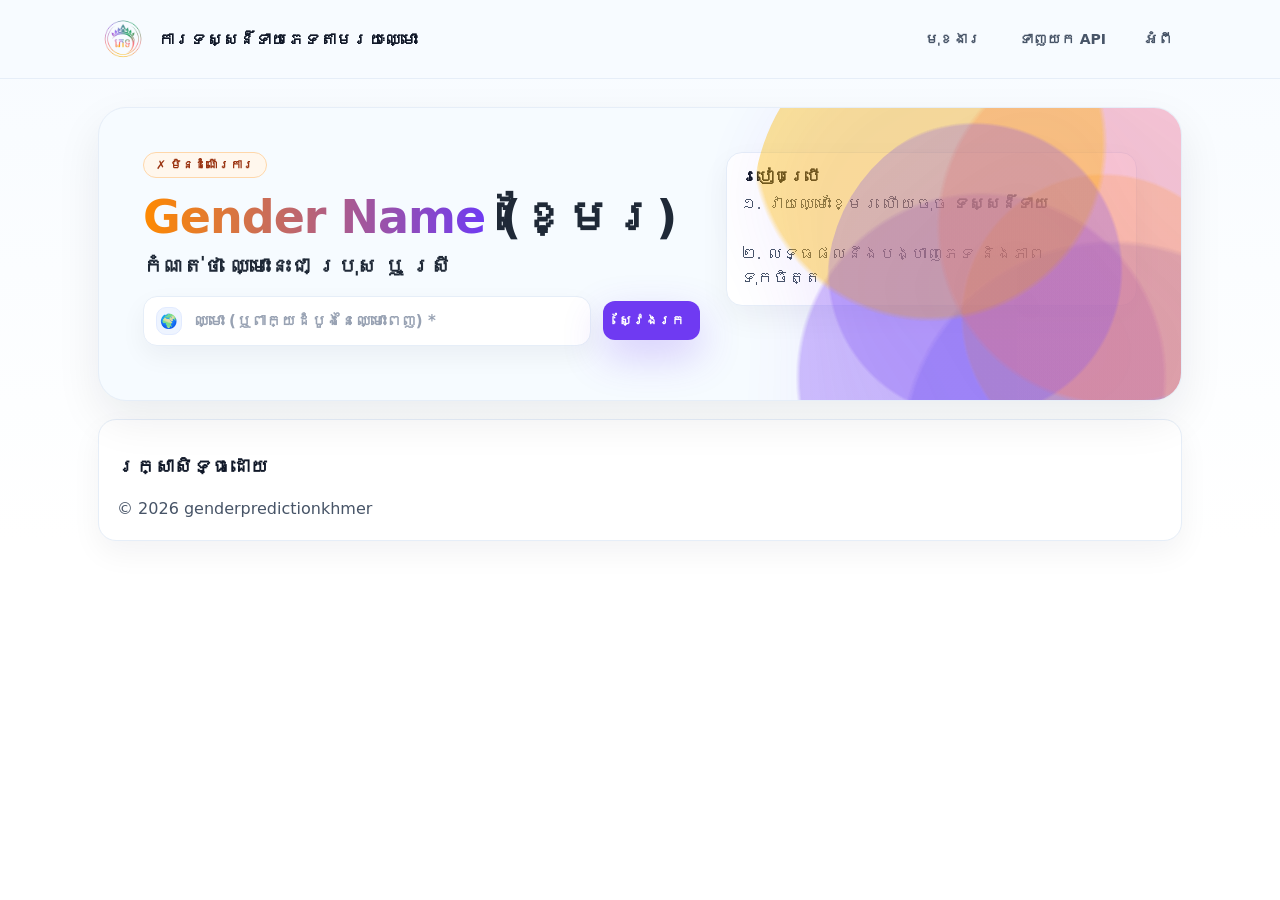
==== commit 42c6c327: "update-new" ====
--- a/index.html
+++ b/index.html
@@ -70,7 +70,7 @@
                    placeholder="ឈ្មោះ (ឬពាក្យដំបូងនៃឈ្មោះពេញ) *"
                    autocomplete="off" />
           </div>
-          <button class="btn-primary" id="guessBtn" type="button">ទស្សន៏ទាយ</button>
+          <button class="btn-primary" id="guessBtn" type="button">ស្វែងរក</button>
         </div>
 
         <div class="result" id="resultBox" aria-live="polite">
